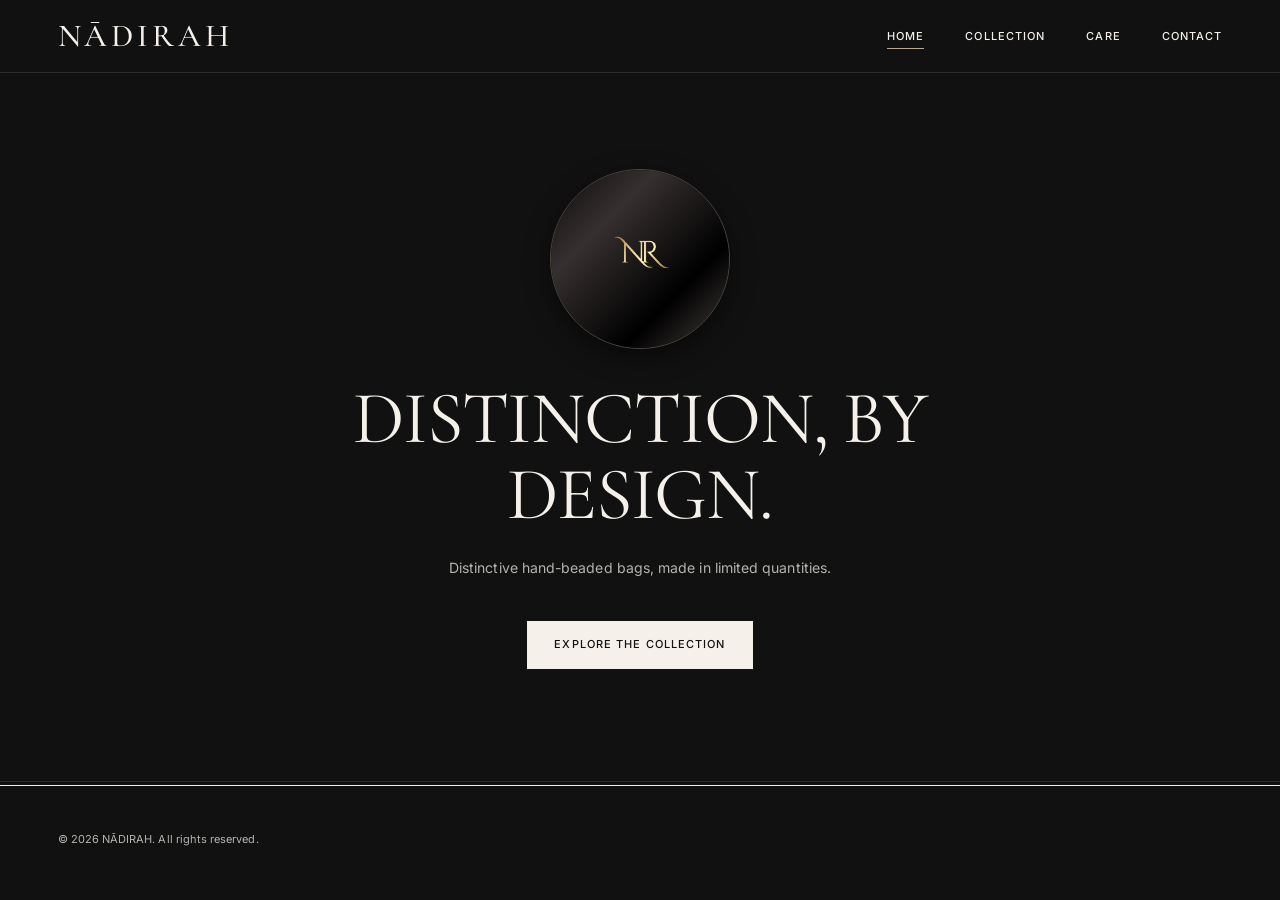
==== index.html @ dbf421f0 "Update index.html" ====
<!DOCTYPE html>
<html lang="en">
<head>
<meta charset="utf-8">
<meta name="viewport" content="width=device-width, initial-scale=1, viewport-fit=cover">
<title>NĀDIRAH — Rare, always.</title>
<meta name="description" content="NĀDIRAH creates distinctive hand-beaded bags in limited quantities. Numbered pieces, made with intention.">
<meta property="og:title" content="NĀDIRAH — Rare, always.">
<meta property="og:description" content="Distinctive hand-beaded bags, made in limited quantities.">
<meta property="og:type" content="website">
<meta name="theme-color" content="#111111">
<meta name="color-scheme" content="dark">
<link rel="preconnect" href="https://fonts.googleapis.com">
<link rel="preconnect" href="https://fonts.gstatic.com" crossorigin>
<link href="https://fonts.googleapis.com/css2?family=Cormorant+Garamond:wght@400;500&family=Inter:wght@400;500;600&display=swap" rel="stylesheet">
<style>
/* ==========================================================
   NĀDIRAH — TYPOGRAPHY & LUXURY DESIGN SYSTEM
   ========================================================== */
:root {
  /* Colour Palette */
  --black: #111111;
  --charcoal: #242424;
  --ivory: #F5F1EA;
  --champagne: #B9A88F;
  --ivory-soft: rgba(245, 241, 234, 0.72);
  --border-subtle: rgba(245, 241, 234, 0.12);

  /* Font Families */
  --font-serif: "Cormorant Garamond", Garamond, "Times New Roman", serif;
  --font-sans: Inter, -apple-system, BlinkMacSystemFont, "Segoe UI", Roboto, sans-serif;

  /* Typographic Scales */
  --type-wordmark: clamp(24px, 2.5vw, 32px);
  --type-hero: clamp(40px, 5.8vw, 84px);
  --type-h1: clamp(38px, 4.6vw, 68px);
  --type-h2: clamp(28px, 3.2vw, 44px);
  --type-h3: clamp(24px, 2.4vw, 32px);
  --type-price: clamp(16px, 1.4vw, 20px);
  --type-body: clamp(14px, 1.1vw, 16px);
  --type-spec: clamp(13px, 1vw, 14px);
  --type-meta: 11px;
  --type-btn: 11px;

  /* Line Heights */
  --lh-hero: 1.02;
  --lh-h1: 1.08;
  --lh-h2: 1.15;
  --lh-body: 1.72;
  --lh-ui: 1.35;
  --lh-meta: 1.45;

  /* Letter Spacing */
  --ls-wordmark: 0.12em;
  --ls-headline: -0.015em;
  --ls-nav: 0.10em;
  --ls-meta: 0.14em;
  --ls-btn: 0.10em;
  --ls-body: 0.005em;

  /* Spacing Rhythm */
  --space-unit: 4px;
  --section-pad: clamp(64px, 8vw, 128px);
  --gutter: clamp(20px, 4.5vw, 72px);
  --header-h: 72px;
  --ease: cubic-bezier(.22,.61,.36,1);

  color-scheme: dark;
  box-sizing: border-box;
  padding-top: env(safe-area-inset-top, 0px);
  padding-bottom: env(safe-area-inset-bottom, 0px);
}

*, *::before, *::after { box-sizing: inherit; }
html { scroll-padding-top: calc(env(safe-area-inset-top, 0px) + var(--header-h)); -webkit-text-size-adjust: 100%; }

body {
  margin: 0;
  background: var(--black);
  color: var(--ivory);
  font-family: var(--font-sans);
  font-size: var(--type-body);
  line-height: var(--lh-body);
  letter-spacing: var(--ls-body);
  -webkit-font-smoothing: antialiased;
  -moz-osx-font-smoothing: grayscale;
}

img { display: block; max-width: 100%; }
a { color: inherit; text-decoration: none; }
button { font: inherit; color: inherit; background: none; border: 0; padding: 0; cursor: pointer; }
h1, h2, h3, p, dl, dd, ul, figure { margin: 0; padding: 0; }
ul { list-style: none; }
:focus-visible { outline: 1px solid var(--ivory); outline-offset: 4px; }

.skip {
  position: absolute; left: -9999px; top: 0; background: var(--ivory); color: var(--black);
  padding: 12px 20px; z-index: 100; font-family: var(--font-sans); font-size: var(--type-btn);
  letter-spacing: var(--ls-btn); text-transform: uppercase; font-weight: 500;
}
.skip:focus { left: 16px; top: calc(env(safe-area-inset-top, 0px) + 16px); }

/* ---------- Typography Utilities ---------- */
.serif { font-family: var(--font-serif); font-weight: 400; }
.label {
  font-family: var(--font-sans);
  font-size: var(--type-meta);
  font-weight: 500;
  letter-spacing: var(--ls-meta);
  text-transform: uppercase;
  line-height: var(--lh-meta);
}
.label--soft { color: var(--ivory-soft); }
.display {
  font-family: var(--font-serif);
  font-size: var(--type-h1);
  font-weight: 400;
  line-height: var(--lh-h1);
  letter-spacing: var(--ls-headline);
}
.lede {
  font-family: var(--font-sans);
  font-size: var(--type-body);
  color: var(--ivory-soft);
  line-height: var(--lh-body);
  max-width: 38em;
}

/* ---------- Buttons & Interactive ---------- */
.btn {
  display: inline-flex; align-items: center; justify-content: center;
  min-height: 48px; padding: 0 2.4em;
  border: 1px solid var(--ivory);
  background: transparent;
  color: var(--ivory);
  font-family: var(--font-sans);
  font-size: var(--type-btn);
  font-weight: 500;
  letter-spacing: var(--ls-btn);
  text-transform: uppercase;
  transition: background-color .35s var(--ease), color .35s var(--ease), border-color .35s var(--ease);
}
.btn:hover { background: var(--charcoal); border-color: var(--champagne); color: var(--ivory); }
.btn--solid { background: var(--ivory); color: var(--black); border-color: var(--ivory); }
.btn--solid:hover { background: var(--champagne); border-color: var(--champagne); color: var(--black); }

.link {
  font-family: var(--font-sans);
  font-size: var(--type-btn);
  font-weight: 500;
  letter-spacing: var(--ls-nav);
  text-transform: uppercase;
  display: inline-block;
  padding: 6px 0;
  background: linear-gradient(var(--champagne), var(--champagne)) 0 100% / 100% 1px no-repeat;
  transition: background-size .4s var(--ease), color .3s;
}
.link:hover { background-size: 0 1px; color: var(--ivory-soft); }

/* ---------- Header ---------- */
.site-header {
  position: sticky; top: env(safe-area-inset-top, 0px); z-index: 30;
  background: var(--black);
  border-bottom: 1px solid var(--border-subtle);
}
.site-header__in {
  height: var(--header-h);
  padding: 0 var(--gutter);
  display: flex; align-items: center; justify-content: space-between;
}
.wordmark {
  font-family: var(--font-serif);
  font-weight: 500;
  font-size: var(--type-wordmark);
  letter-spacing: var(--ls-wordmark);
  padding: 8px 0;
  color: var(--ivory);
  line-height: 1;
}
.nav { display: none; gap: clamp(24px, 3.2vw, 44px); }
.nav a {
  font-family: var(--font-sans);
  font-size: var(--type-btn);
  font-weight: 500;
  letter-spacing: var(--ls-nav);
  text-transform: uppercase;
  padding: 10px 0;
  position: relative;
  color: var(--ivory);
}
.nav a::after {
  content: ""; position: absolute; left: 0; right: 100%; bottom: 6px;
  height: 1px; background: var(--champagne); transition: right .4s var(--ease);
}
.nav a:hover::after, .nav a[aria-current="page"]::after { right: 0; }
.menu-btn { width: 48px; height: 48px; margin-right: -12px; display: grid; place-items: center; }
.menu-btn span { display: block; width: 22px; height: 1px; background: var(--ivory); position: relative; }
.menu-btn span::before, .menu-btn span::after { content: ""; position: absolute; left: 0; width: 22px; height: 1px; background: var(--ivory); }
.menu-btn span::before { top: -6px; }
.menu-btn span::after { top: 6px; width: 15px; }
@media (min-width: 900px) { .nav { display: flex; } .menu-btn { display: none; } }

/* Drawer */
.drawer {
  position: fixed; inset: 0; z-index: 60; background: var(--black);
  padding: calc(env(safe-area-inset-top, 0px) + 14px) var(--gutter) calc(env(safe-area-inset-bottom, 0px) + 32px);
  display: flex; flex-direction: column;
  opacity: 0; visibility: hidden; transform: translateY(-8px);
  transition: opacity .4s var(--ease), transform .4s var(--ease), visibility 0s .4s;
}
.drawer.open { opacity: 1; visibility: visible; transform: none; }
.drawer__top { height: calc(var(--header-h) - 14px); display: flex; align-items: center; justify-content: space-between; }
.drawer__close { width: 48px; height: 48px; margin-right: -12px; position: relative; }
.drawer__close::before, .drawer__close::after { content: ""; position: absolute; left: 12px; top: 24px; width: 24px; height: 1px; background: var(--ivory); transform: rotate(45deg); }
.drawer__close::after { transform: rotate(-45deg); }
.drawer nav { margin-top: auto; margin-bottom: auto; display: flex; flex-direction: column; }
.drawer nav a { font-family: var(--font-serif); font-size: clamp(32px, 8vw, 48px); font-weight: 400; padding: 12px 0; color: var(--ivory); }
.drawer__foot { font-family: var(--font-sans); font-size: var(--type-meta); letter-spacing: var(--ls-meta); text-transform: uppercase; color: var(--ivory-soft); }

/* ---------- Layout & Structural Container ---------- */
main { outline: none; opacity: 0; transition: opacity .45s var(--ease); min-height: calc(100vh - var(--header-h) - 120px); }
main.in { opacity: 1; }
.wrap { padding: 0 var(--gutter); max-width: 1680px; margin: 0 auto; }
.page { padding-top: var(--section-pad); padding-bottom: var(--section-pad); }
.page__head { margin-bottom: clamp(48px, 6vw, 88px); }
.page__head .label { margin-bottom: 20px; display: block; }

/* Image Media & Placeholder */
.media {
  position: relative;
  width: 100%;
  background: var(--charcoal);
  overflow: hidden;
  border: 1px solid var(--border-subtle);
  aspect-ratio: 4 / 5;
}
.media img { width: 100%; height: 100%; object-fit: cover; opacity: 1; display: block; }
.ph {
  position: absolute; inset: 0; display: grid; place-items: center;
  text-align: center; padding: 24px; background: var(--charcoal);
}
.ph span { font-size: var(--type-meta); letter-spacing: var(--ls-meta); text-transform: uppercase; color: var(--ivory-soft); }
.ph::before { content: ""; position: absolute; left: 50%; top: calc(50% - 24px); width: 1px; height: 12px; background: var(--champagne); }
.r-45 { aspect-ratio: 4 / 5; }

/* ---------- Homepage Hero (Circular Luxury Logo Seal) ---------- */
.hero {
  min-height: calc(85svh - var(--header-h) - env(safe-area-inset-top, 0px));
  display: flex;
  flex-direction: column;
  justify-content: center;
  align-items: center;
  text-align: center;
  padding-top: clamp(48px, 8vw, 96px);
  padding-bottom: var(--section-pad);
}
.hero__text {
  display: flex;
  flex-direction: column;
  align-items: center;
  max-width: 50em;
}
.hero__logo {
  width: clamp(120px, 16vw, 180px);
  height: clamp(120px, 16vw, 180px);
  aspect-ratio: 1 / 1;
  border-radius: 50%;
  object-fit: cover;
  border: 1px solid rgba(185, 168, 143, 0.35);
  margin-bottom: 32px;
  user-select: none;
  box-shadow: 0 8px 24px rgba(0, 0, 0, 0.5);
}
.hero__name {
  font-family: var(--font-serif);
  font-weight: 400;
  font-size: var(--type-hero);
  line-height: var(--lh-hero);
  letter-spacing: var(--ls-headline);
  color: var(--ivory);
  margin-bottom: 24px;
}
.hero__sub {
  font-family: var(--font-sans);
  font-size: var(--type-body);
  color: var(--ivory-soft);
  line-height: var(--lh-body);
  max-width: 32em;
  margin-bottom: 40px;
}

/* ---------- Product Page (Desktop Gallery Scaled Up) ---------- */
.product {
  display: grid;
  gap: 40px;
  padding-top: 16px;
  padding-bottom: var(--section-pad);
}
.crumb { padding: 16px 0 24px; }

.gallery-wrap {
  width: 100%;
}
.gallery {
  display: flex;
  flex-direction: column;
  gap: 32px;
  width: 100%;
}
.g-item {
  display: block;
  width: 100%;
  cursor: zoom-in;
}
.g-item .media {
  width: 100%;
  min-height: 520px;
}
.g-item:hover .media img { transform: scale(1.02); }
.g-count { display: none; }

.info {
  max-width: 32rem;
  width: 100%;
}
.info__num { display: block; margin-bottom: 12px; color: var(--champagne); }
.info__name {
  font-family: var(--font-serif);
  font-weight: 400;
  font-size: var(--type-h2);
  line-height: var(--lh-h2);
  letter-spacing: var(--ls-headline);
  margin-bottom: 20px;
  color: var(--ivory);
}
.info__desc {
  font-family: var(--font-sans);
  font-size: var(--type-body);
  line-height: var(--lh-body);
  color: var(--ivory-soft);
  margin-bottom: 48px;
}

.details { border-top: 1px solid var(--border-subtle); margin-bottom: 48px; }
.details h2 {
  font-family: var(--font-serif);
  font-weight: 400;
  font-size: var(--type-h3);
  letter-spacing: normal;
  text-transform: none;
  margin: 32px 0 16px;
  color: var(--ivory);
}
.details__row {
  padding: 16px 0;
  border-bottom: 1px solid var(--border-subtle);
  display: grid;
  grid-template-columns: 8.5em 1fr;
  gap: 16px;
}
.details dt {
  font-family: var(--font-sans);
  font-size: var(--type-spec);
  font-weight: 500;
  color: var(--ivory);
}
.details dd {
  font-family: var(--font-sans);
  font-size: var(--type-spec);
  color: var(--ivory-soft);
  line-height: 1.6;
}

.buy__price {
  font-family: var(--font-sans);
  font-size: var(--type-price);
  font-weight: 500;
  margin-bottom: 24px;
  color: var(--ivory);
}
.buy .btn { min-width: 15rem; }
.buy__note { color: var(--ivory-soft); font-size: 13px; margin-top: 20px; max-width: 28em; line-height: 1.6; }
.buy__status { font-family: var(--font-serif); font-size: 1.4rem; color: var(--ivory-soft); margin-bottom: 24px; }

/* Grid breakpoint for desktop */
@media (min-width: 900px) {
  .product {
    grid-template-columns: repeat(12, 1fr);
    column-gap: var(--gutter);
    align-items: start;
  }
  .gallery-wrap { grid-column: 1 / span 7; }
  .info {
    grid-column: 9 / span 4;
    position: sticky;
    top: calc(var(--header-h) + env(safe-area-inset-top, 0px) + 32px);
    padding-top: 8px;
  }
  .crumb { grid-column: 1 / -1; }
}

/* Mobile gallery swipe */
@media (max-width: 899px) {
  .gallery {
    flex-direction: row;
    overflow-x: auto;
    scroll-snap-type: x mandatory;
    gap: 12px;
    margin: 0 calc(var(--gutter) * -1);
    padding: 0 var(--gutter);
    scrollbar-width: none;
    scroll-padding: 0 var(--gutter);
  }
  .gallery::-webkit-scrollbar { display: none; }
  .g-item { flex: 0 0 86%; scroll-snap-align: start; }
  .g-item .media { min-height: 0; aspect-ratio: 4 / 5; }
  .g-count { display: block; margin-top: -16px; }
  .info { padding-bottom: 96px; }
}

/* Sticky Claim Bar (Mobile) */
.claim-bar {
  position: fixed; left: 0; right: 0; bottom: 0; z-index: 40;
  background: var(--black); border-top: 1px solid var(--border-subtle);
  padding: 14px var(--gutter) calc(env(safe-area-inset-bottom, 0px) + 14px);
  display: flex; align-items: center; justify-content: space-between; gap: 16px;
  transform: translateY(110%); transition: transform .45s var(--ease);
}
.claim-bar.show { transform: none; }
.claim-bar__price { font-family: var(--font-sans); font-size: 16px; font-weight: 500; color: var(--ivory); }
.claim-bar .btn { padding: 0 1.8em; }
@media (min-width: 900px) { .claim-bar { display: none; } }

/* ---------- Lightbox Modal ---------- */
dialog.lb { border: 0; padding: 0; margin: 0; width: 100%; height: 100%; max-width: none; max-height: none; background: rgba(17,17,17,.96); color: var(--ivory); }
dialog.lb::backdrop { background: rgba(17,17,17,.96); }
.lb__stage { position: absolute; inset: 72px 64px 72px; display: grid; place-items: center; }
.lb__frame { position: relative; height: 100%; max-width: 100%; aspect-ratio: 4 / 5; background: var(--charcoal); border: 1px solid var(--border-subtle); }
.lb__frame img { width: 100%; height: 100%; object-fit: contain; }
.lb__frame .ph span { color: var(--ivory-soft); }
.lb__cap { position: absolute; left: 0; right: 0; bottom: calc(env(safe-area-inset-bottom, 0px) + 24px); text-align: center; color: var(--ivory); }
.lb button.ctl { position: absolute; width: 48px; height: 48px; color: var(--ivory); display: grid; place-items: center; font-size: 11px; letter-spacing: var(--ls-btn); }
.lb .ctl--close { top: calc(env(safe-area-inset-top, 0px) + 12px); right: 12px; }
.lb .ctl--prev { left: 8px; top: 50%; margin-top: -24px; }
.lb .ctl--next { right: 8px; top: 50%; margin-top: -24px; }
.lb .ctl svg { width: 22px; height: 22px; stroke: currentColor; fill: none; stroke-width: 1; }
.lb :focus-visible { outline-color: var(--ivory); }
@media (max-width: 600px) {
  .lb__stage { inset: 72px 12px 80px; }
  .lb .ctl--prev, .lb .ctl--next { top: auto; bottom: calc(env(safe-area-inset-bottom, 0px) + 12px); margin: 0; }
}

.status { font-size: var(--type-meta); font-weight: 500; letter-spacing: var(--ls-meta); text-transform: uppercase; white-space: nowrap; }
.status--available::before { content: ""; display: inline-block; width: 14px; height: 1px; background: var(--champagne); vertical-align: middle; margin-right: 10px; }
.status--sold, .status--soon { color: var(--ivory-soft); }

/* ---------- Editorial Text Pages (Care, Contact) ---------- */
.prose p + p { margin-top: 1.5em; }
.prose p { font-family: var(--font-sans); font-size: var(--type-body); line-height: var(--lh-body); color: var(--ivory-soft); max-width: 38em; }
.prose .label { margin-top: 2.8em; margin-bottom: 0.8em; display: block; color: var(--ivory); }
.split { display: grid; gap: 48px; }
@media (min-width: 900px) {
  .split { grid-template-columns: repeat(12, 1fr); column-gap: var(--gutter); }
  .split > .a { grid-column: 1 / span 4; }
  .split > .b { grid-column: 6 / span 7; }
}
.contact-list { margin-top: 48px; border-top: 1px solid var(--border-subtle); }
.contact-list a {
  display: flex; justify-content: space-between; align-items: baseline; gap: 20px;
  padding: 24px 0; border-bottom: 1px solid var(--border-subtle);
  transition: padding-left .4s var(--ease); flex-wrap: wrap;
}
.contact-list a:hover { padding-left: 12px; }
.contact-list .n { font-family: var(--font-serif); font-size: clamp(26px, 2.5vw, 36px); font-weight: 400; color: var(--ivory); }
.contact-list .v { font-family: var(--font-sans); color: var(--ivory-soft); font-size: 13px; }

/* ---------- Footer ---------- */
.site-footer {
  padding: 48px var(--gutter);
  border-top: 1px solid var(--border-subtle);
  max-width: 1680px; margin: 0 auto;
  background: var(--black);
}
.copy { font-family: var(--font-sans); font-size: var(--type-btn); color: var(--ivory-soft); letter-spacing: var(--ls-body); }

@media (prefers-reduced-motion: reduce) {
  *, *::before, *::after { transition-duration: .01ms !important; animation-duration: .01ms !important; }
  .media img { transform: none !important; }
}
</style>
</head>
<body data-tone="black">
<a class="skip" href="#main">Skip to content</a>

<header class="site-header">
  <div class="site-header__in">
    <a class="wordmark" href="#/" aria-label="NĀDIRAH — home">NĀDIRAH</a>
    <nav class="nav" aria-label="Primary" id="nav"></nav>
    <button class="menu-btn" id="menuBtn" aria-label="Open menu" aria-expanded="false" aria-controls="drawer"><span></span></button>
  </div>
</header>

<div class="drawer" id="drawer" role="dialog" aria-modal="true" aria-label="Menu" aria-hidden="true">
  <div class="drawer__top">
    <span class="wordmark">NĀDIRAH</span>
    <button class="drawer__close" id="drawerClose" aria-label="Close menu"></button>
  </div>
  <nav aria-label="Mobile" id="drawerNav"></nav>
  <p class="drawer__foot">Rare, always.</p>
</div>

<main id="main" tabindex="-1"></main>

<footer class="site-footer">
  <div class="copy">
    <span id="copy"></span>
  </div>
</footer>

<div class="claim-bar" id="claimBar" aria-hidden="true"></div>

<dialog class="lb" id="lb" aria-label="Image viewer">
  <button class="ctl ctl--close" id="lbClose" aria-label="Close image">
    <svg viewBox="0 0 24 24" aria-hidden="true"><path d="M5 5l14 14M19 5L5 19"/></svg>
  </button>
  <button class="ctl ctl--prev" id="lbPrev" aria-label="Previous image">
    <svg viewBox="0 0 24 24" aria-hidden="true"><path d="M15 4l-8 8 8 8"/></svg>
  </button>
  <button class="ctl ctl--next" id="lbNext" aria-label="Next image">
    <svg viewBox="0 0 24 24" aria-hidden="true"><path d="M9 4l8 8-8 8"/></svg>
  </button>
  <div class="lb__stage"><div class="lb__frame" id="lbFrame"></div></div>
  <p class="lb__cap label" id="lbCap" aria-live="polite"></p>
</dialog>

<script>
/* ==========================================================
   CONTENT & DATA
   ========================================================== */
const SITE = {
  name: "NĀDIRAH",
  logoImage: "./Your%20paragraph%20text%20(2).png",
  heroHeadline: "DISTINCTION, BY DESIGN.",
  heroIntro: "Distinctive hand-beaded bags, made in limited quantities.",
  currency: "₦",
  phone: "+234 8147850813",
  phoneLink: "tel:+2348147850813",
  email: "nadirah.collection@gmail.com",
  checkoutUrl: "https://selar.com/1001rts016",
  delivery: "Estimated delivery: 3–7 working days, depending on destination."
};

const DEFAULT_DESC = "Intricate beadwork meets effortless lightness, with two compartments designed for considered organisation.";
const DEFAULT_DETAILS = [
  ["Hand-beaded", "Individually crafted by hand."],
  ["Lightweight", "Designed to feel easy to carry."],
  ["Airy", "Open beadwork creates a light, breathable feel."],
  ["Two compartments", "Designed for effortless organisation."]
];

const VIEWS = ["Front View", "Back View", "Side View"];
const slots = () => VIEWS.map(v => ({ src: "", label: v, alt: v.toLowerCase() }));

/* status: AVAILABLE | SOLD | COMING SOON */
const PRODUCTS = [
  { piece: "01", edition: "05", collection: "I", name: "ALBA", price: 0, status: "SOLD",        description: DEFAULT_DESC, details: DEFAULT_DETAILS, images: slots() },
  { piece: "02", edition: "05", collection: "I", name: "ALBA", price: 0, status: "AVAILABLE",   description: DEFAULT_DESC, details: DEFAULT_DETAILS, images: slots() },
  { piece: "03", edition: "05", collection: "I", name: "ALBA", price: 0, status: "COMING SOON", description: DEFAULT_DESC, details: DEFAULT_DETAILS, images: slots() },
  { piece: "04", edition: "05", collection: "I", name: "ALBA", price: 0, status: "COMING SOON", description: DEFAULT_DESC, details: DEFAULT_DETAILS, images: slots() },
  { piece: "05", edition: "05", collection: "I", name: "ALBA", price: 0, status: "COMING SOON", description: DEFAULT_DESC, details: DEFAULT_DETAILS, images: slots() }
];

const NAV = [
  ["Home", "#/"],
  ["Collection", "#/collection"],
  ["Care", "#/care"],
  ["Contact", "#/contact"]
];

/* ---------- Helpers ---------- */
const $ = (s, r = document) => r.querySelector(s);
const price = p => p.price ? SITE.currency + Number(p.price).toLocaleString("en-NG") : SITE.currency + "XX,XXX";
const byPiece = n => PRODUCTS.find(p => p.piece === n || p.piece === "0" + parseInt(n, 10));
const pieceLabel = p => `EDITION 001 · PIECE ${p.piece} / ${p.edition} · ${p.status}`;
const claimUrl = () => SITE.checkoutUrl;

function media(img, cls, alt) {
  const ph = img && img.src ? "" : `<div class="ph" role="img" aria-label="Image placeholder: ${alt}"><span>${(img && img.label) || "Image"}</span></div>`;
  const tag = img && img.src ? `<img src="${img.src}" alt="${alt}">` : "";
  return `<div class="media ${cls}">${tag}${ph}</div>`;
}

/* ---------- Pages ---------- */
function home() {
  return `
  <section class="wrap hero" aria-label="Brand Introduction">
    <div class="hero__text">
      <img class="hero__logo" src="${SITE.logoImage}" alt="${SITE.name} Insignia">
      <h1 class="hero__name">${SITE.heroHeadline}</h1>
      <div class="hero__sub">
        <p>${SITE.heroIntro}</p>
      </div>
      <div><a class="btn btn--solid" href="#/collection">Explore the collection</a></div>
    </div>
  </section>`;
}

function piece(n) {
  const p = byPiece(n);
  if (!p) return notFound();
  const avail = p.status === "AVAILABLE";
  const gallery = p.images.map((img, i) => `
    <button class="g-item" data-i="${i}" aria-label="Enlarge image ${i + 1} of ${p.images.length}: ${img.label}">
      ${media(img, "r-45", `${p.name},${img.alt}`)}
    </button>`).join("");
  const details = p.details.map(d => `<div class="details__row"><dt>${d[0]}</dt><dd>${d[1]}</dd></div>`).join("");
  let buy;
  if (avail) {
    buy = `<div class="buy" id="buy">
      <p class="buy__price">${price(p)}</p>
      <a class="btn btn--solid" href="${claimUrl()}" target="_blank" rel="noopener">Claim this piece</a>
      <p class="buy__note">${SITE.delivery}</p>
    </div>`;
  } else if (p.status === "SOLD") {
    buy = `<div class="buy"><p class="buy__status">This piece has found its owner.</p><a class="link" href="#/">Back to home</a></div>`;
  } else {
    buy = `<div class="buy"><p class="buy__status">Coming soon.</p><a class="btn" href="mailto:${SITE.email}?subject=${encodeURIComponent("Enquiry: " + pieceLabel(p))}">Enquire</a></div>`;
  }
  return `
  <article class="wrap product" data-piece="${p.piece}">
    <div class="crumb"><a class="link" href="#/">← Home</a></div>
    <div class="gallery-wrap">
      <div class="gallery" id="gallery" role="group" aria-label="Product images">${gallery}</div>
      <p class="g-count label label--soft" id="gCount" aria-hidden="true">1 / ${p.images.length}</p>
    </div>
    <div class="info">
      <span class="label info__num">${pieceLabel(p)}</span>
      <h1 class="info__name">${p.name}</h1>
      <p class="info__desc">${p.description}</p>
      <div class="details">
        <h2>The Details</h2>
        <dl>${details}</dl>
      </div>
      ${buy}
    </div>
  </article>`;
}

function care() {
  return `
  <section class="wrap page">
    <div class="split">
      <h1 class="a display">Care</h1>
      <div class="b prose">
        <p>Each NĀDIRAH piece is individually hand-beaded and deserves gentle care.</p>
        <p>Avoid excessive moisture, perfumes, and rough surfaces that may snag the beadwork. When not in use, store your bag in its dust bag in a cool, dry place.</p>
        
        <span class="label">Complimentary Repairs</span>
        <p>For the first six months after purchase, NĀDIRAH offers complimentary repairs for eligible accidental damage to your bag's beadwork or structure.</p>
        <p>Each request is assessed individually. Repairs are subject to inspection, and damage caused by misuse, neglect, or unauthorised alterations may not be covered.</p>
        <p>To request a repair, contact us with your proof of purchase and photographs of the damage.</p>
      </div>
    </div>
  </section>`;
}

function contact() {
  return `
  <section class="wrap page">
    <div class="split">
      <div class="a"><h1 class="display">Contact</h1></div>
      <div class="b">
        <p class="lede">For purchases, product enquiries, or private orders, please contact NĀDIRAH through the channels below.</p>
        <div class="contact-list">
          <a href="${SITE.phoneLink}"><span class="n">CALL US</span><span class="v">${SITE.phone}</span></a>
          <a href="mailto:${SITE.email}"><span class="n">EMAIL</span><span class="v">${SITE.email}</span></a>
        </div>
      </div>
    </div>
  </section>`;
}

function notFound() {
  return `<section class="wrap page"><h1 class="display">Not found</h1><p class="lede" style="margin-top:24px">This page doesn't exist. <a class="link" href="#/">Back to home</a></p></section>`;
}

/* ---------- Router ---------- */
const main = $("#main");
let currentProduct = null;
let barObserver = null;

function route() {
  const parts = (location.hash.replace(/^#\/?/, "") || "").split("/");
  const r = parts[0] || "home";
  let html, title = SITE.name, current = "";
  currentProduct = null;

  switch (r) {
    case "":
    case "home":
      html = home();
      title = `${SITE.name} — Rare, always.`;
      current = "#/";
      break;
    case "collection": {
      const p = PRODUCTS.find(prod => prod.status === "AVAILABLE") || PRODUCTS[0];
      html = piece(p.piece);
      currentProduct = p;
      title = `${p.name}, ${pieceLabel(p)} — ${SITE.name}`;
      current = "#/collection";
      break;
    }
    case "piece": {
      const p = byPiece(parts[1]);
      html = piece(parts[1]);
      if (p) {
        currentProduct = p;
        title = `${p.name}, ${pieceLabel(p)} — ${SITE.name}`;
      }
      current = "#/collection";
      break;
    }
    case "care":
      html = care();
      title = `Care — ${SITE.name}`;
      current = "#/care";
      break;
    case "contact":
      html = contact();
      title = `Contact — ${SITE.name}`;
      current = "#/contact";
      break;
    default:
      html = notFound();
      title = `Not found — ${SITE.name}`;
  }

  main.classList.remove("in");
  setTimeout(() => {
    main.innerHTML = html;
    document.title = title;
    document.body.dataset.tone = "black";
    document.querySelectorAll("#nav a").forEach(a => {
      if (a.getAttribute("href") === current) a.setAttribute("aria-current", "page");
      else a.removeAttribute("aria-current");
    });
    window.scrollTo(0, 0);
    closeDrawer(true);
    setupPiece();
    requestAnimationFrame(() => { main.classList.add("in"); });
    main.focus({ preventScroll: true });
  }, main.innerHTML ? 180 : 0);
}

/* ---------- Product Interactions ---------- */
function setupPiece() {
  const bar = $("#claimBar");
  if (barObserver) { barObserver.disconnect(); barObserver = null; }
  bar.classList.remove("show"); bar.setAttribute("aria-hidden", "true"); bar.innerHTML = "";
  if (!currentProduct) return;
  const p = currentProduct;

  const g = $("#gallery");
  if (g) {
    g.addEventListener("click", e => {
      const b = e.target.closest(".g-item");
      if (b) openLb(+b.dataset.i);
    });
    const counter = $("#gCount");
    g.addEventListener("scroll", () => {
      const first = g.firstElementChild;
      if (!first) return;
      const i = Math.round(g.scrollLeft / (first.offsetWidth + 12));
      counter.textContent = `${Math.min(i + 1, p.images.length)} / ${p.images.length}`;
    }, { passive: true });
  }

  if (p.status === "AVAILABLE") {
    bar.innerHTML = `<span class="claim-bar__price">${price(p)}</span><a class="btn btn--solid" href="${claimUrl()}" target="_blank" rel="noopener">Claim this piece</a>`;
    const target = $("#buy");
    if (target && "IntersectionObserver" in window) {
      barObserver = new IntersectionObserver(([e]) => {
        const show = !e.isIntersecting;
        bar.classList.toggle("show", show);
        bar.setAttribute("aria-hidden", show ? "false" : "true");
      }, { threshold: 0 });
      barObserver.observe(target);
    }
  }
}

/* ---------- Lightbox ---------- */
const lb = $("#lb");
let lbIndex = 0, lbTrigger = null;
function renderLb() {
  const p = currentProduct; if (!p) return;
  const img = p.images[lbIndex];
  $("#lbFrame").innerHTML = img.src
    ? `<img src="${img.src}" alt="${p.name}, ${img.alt}">`
    : `<div class="ph" role="img" aria-label="Image placeholder: ${img.label}"><span>${img.label}</span></div>`;
  $("#lbCap").textContent = `${img.label} · ${lbIndex + 1} / ${p.images.length}`;
}
function openLb(i) {
  lbIndex = i; lbTrigger = document.activeElement; renderLb();
  if (!lb.open) lb.showModal();
}
function stepLb(d) { const n = currentProduct.images.length; lbIndex = (lbIndex + d + n) % n; renderLb(); }
$("#lbClose").addEventListener("click", () => lb.close());
$("#lbPrev").addEventListener("click", () => stepLb(-1));
$("#lbNext").addEventListener("click", () => stepLb(1));
lb.addEventListener("close", () => { if (lbTrigger) lbTrigger.focus(); });
lb.addEventListener("click", e => { if (e.target === lb) lb.close(); });
lb.addEventListener("keydown", e => {
  if (e.key === "ArrowLeft") stepLb(-1);
  if (e.key === "ArrowRight") stepLb(1);
});

/* ---------- Drawer ---------- */
const drawer = $("#drawer"), menuBtn = $("#menuBtn");
function openDrawer() {
  drawer.classList.add("open"); drawer.setAttribute("aria-hidden", "false");
  menuBtn.setAttribute("aria-expanded", "true");
  document.body.style.overflow = "hidden";
  $("#drawerClose").focus();
}
function closeDrawer(silent) {
  if (!drawer.classList.contains("open")) return;
  drawer.classList.remove("open"); drawer.setAttribute("aria-hidden", "true");
  menuBtn.setAttribute("aria-expanded", "false");
  document.body.style.overflow = "";
  if (!silent) menuBtn.focus();
}
menuBtn.addEventListener("click", openDrawer);
$("#drawerClose").addEventListener("click", () => closeDrawer());
document.addEventListener("keydown", e => { if (e.key === "Escape") closeDrawer(); });
drawer.addEventListener("click", e => { if (e.target.closest("a")) closeDrawer(true); });

/* ---------- Boot ---------- */
const navHtml = (list) => list.map(([t, h]) => `<a href="${h}">${t}</a>`).join("");
$("#nav").innerHTML = navHtml(NAV);
$("#drawerNav").innerHTML = navHtml(NAV);
$("#copy").textContent = `© ${new Date().getFullYear()} ${SITE.name}. All rights reserved.`;
window.addEventListener("hashchange", route);
route();
</script>
</body>
</html>
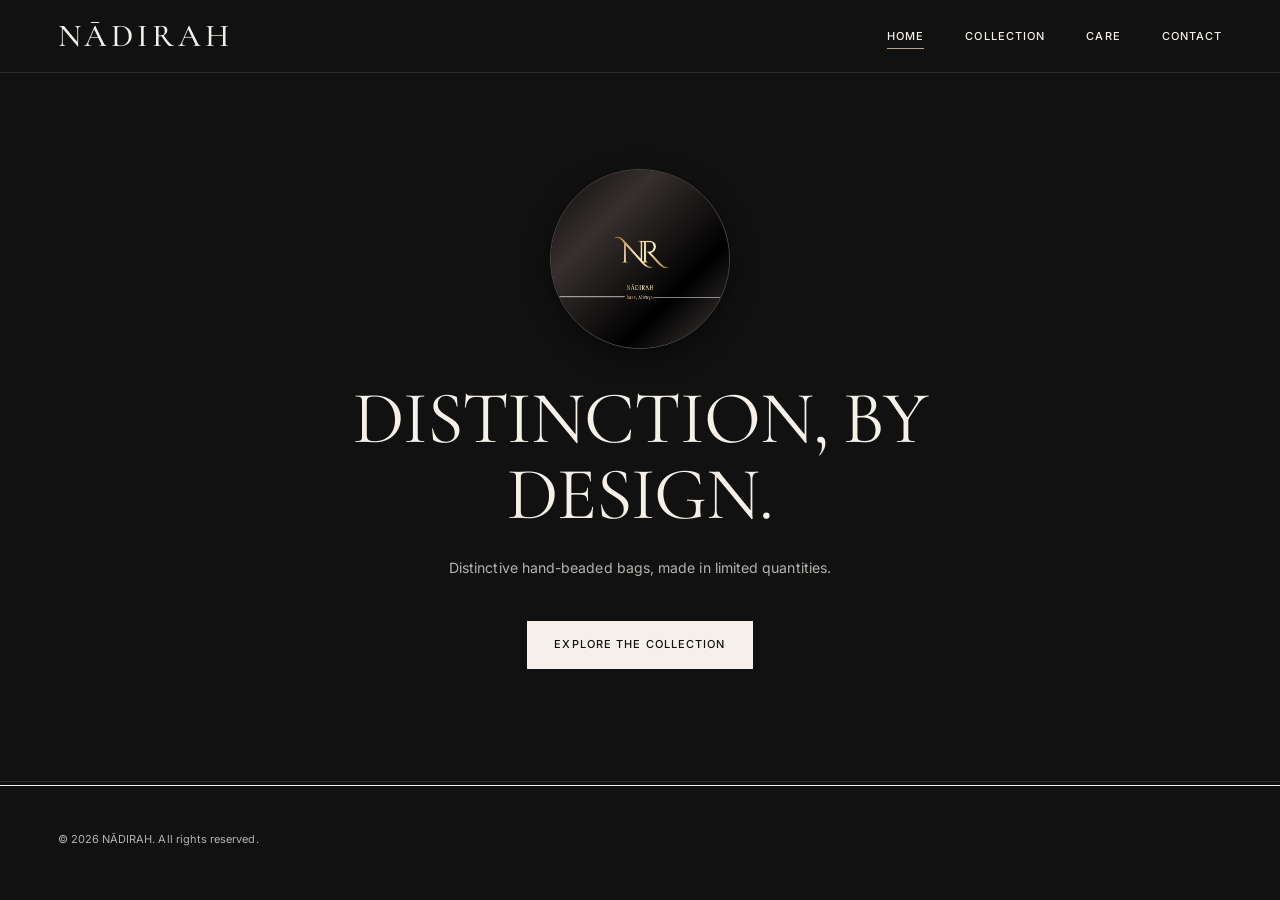
==== commit 184cb711: "Update index.html" ====
--- a/index.html
+++ b/index.html
@@ -539,7 +539,7 @@
    ========================================================== */
 const SITE = {
   name: "NĀDIRAH",
-  logoImage: "./Your%20paragraph%20text%20(2).png",
+  logoImage: "./Your%20paragraph%20text%20(3).png",
   heroHeadline: "DISTINCTION, BY DESIGN.",
   heroIntro: "Distinctive hand-beaded bags, made in limited quantities.",
   currency: "₦",
@@ -558,16 +558,19 @@
   ["Two compartments", "Designed for effortless organisation."]
 ];
 
-const VIEWS = ["Front View", "Back View", "Side View"];
-const slots = () => VIEWS.map(v => ({ src: "", label: v, alt: v.toLowerCase() }));
+/* 2 Product Views: Open and Closed */
+const productImages = () => [
+  { src: "./Floating%20Silver%20Beaded%20Handbag%20(1).png", label: "Open View", alt: "open view showing interior compartments" },
+  { src: "./Floating%20Silver%20Beaded%20Handbag.png", label: "Closed View", alt: "closed view of the bag silhouette" }
+];
 
 /* status: AVAILABLE | SOLD | COMING SOON */
 const PRODUCTS = [
-  { piece: "01", edition: "05", collection: "I", name: "ALBA", price: 0, status: "SOLD",        description: DEFAULT_DESC, details: DEFAULT_DETAILS, images: slots() },
-  { piece: "02", edition: "05", collection: "I", name: "ALBA", price: 0, status: "AVAILABLE",   description: DEFAULT_DESC, details: DEFAULT_DETAILS, images: slots() },
-  { piece: "03", edition: "05", collection: "I", name: "ALBA", price: 0, status: "COMING SOON", description: DEFAULT_DESC, details: DEFAULT_DETAILS, images: slots() },
-  { piece: "04", edition: "05", collection: "I", name: "ALBA", price: 0, status: "COMING SOON", description: DEFAULT_DESC, details: DEFAULT_DETAILS, images: slots() },
-  { piece: "05", edition: "05", collection: "I", name: "ALBA", price: 0, status: "COMING SOON", description: DEFAULT_DESC, details: DEFAULT_DETAILS, images: slots() }
+  { piece: "01", edition: "05", collection: "I", name: "ALBA", price: 0, status: "SOLD",        description: DEFAULT_DESC, details: DEFAULT_DETAILS, images: productImages() },
+  { piece: "02", edition: "05", collection: "I", name: "ALBA", price: 0, status: "AVAILABLE",   description: DEFAULT_DESC, details: DEFAULT_DETAILS, images: productImages() },
+  { piece: "03", edition: "05", collection: "I", name: "ALBA", price: 0, status: "COMING SOON", description: DEFAULT_DESC, details: DEFAULT_DETAILS, images: productImages() },
+  { piece: "04", edition: "05", collection: "I", name: "ALBA", price: 0, status: "COMING SOON", description: DEFAULT_DESC, details: DEFAULT_DETAILS, images: productImages() },
+  { piece: "05", edition: "05", collection: "I", name: "ALBA", price: 0, status: "COMING SOON", description: DEFAULT_DESC, details: DEFAULT_DETAILS, images: productImages() }
 ];
 
 const NAV = [
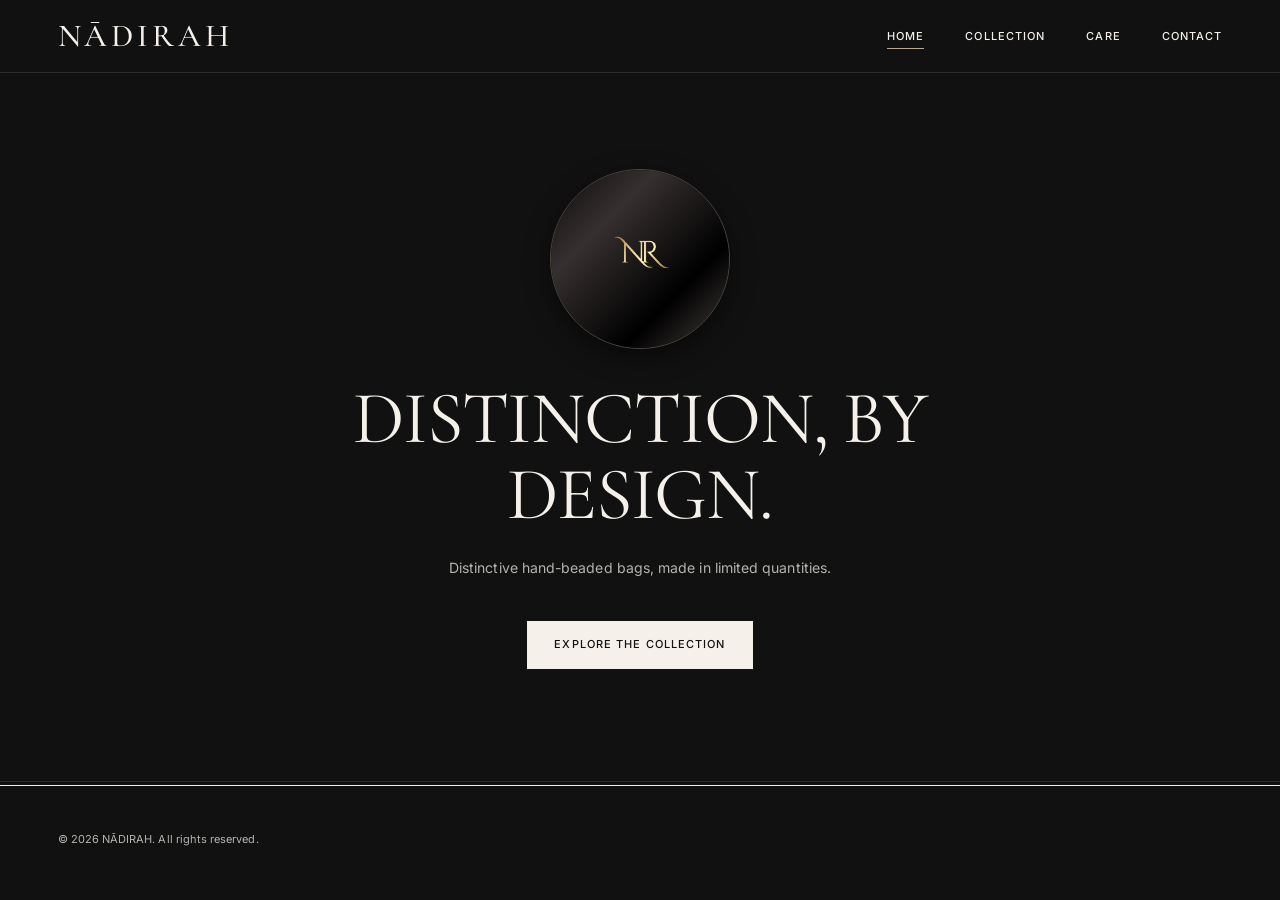
==== commit 808199d6: "Update index.html" ====
--- a/index.html
+++ b/index.html
@@ -371,13 +371,6 @@
   line-height: 1.6;
 }
 
-.buy__price {
-  font-family: var(--font-sans);
-  font-size: var(--type-price);
-  font-weight: 500;
-  margin-bottom: 24px;
-  color: var(--ivory);
-}
 .buy .btn { min-width: 15rem; }
 .buy__note { color: var(--ivory-soft); font-size: 13px; margin-top: 20px; max-width: 28em; line-height: 1.6; }
 .buy__status { font-family: var(--font-serif); font-size: 1.4rem; color: var(--ivory-soft); margin-bottom: 24px; }
@@ -423,12 +416,11 @@
   position: fixed; left: 0; right: 0; bottom: 0; z-index: 40;
   background: var(--black); border-top: 1px solid var(--border-subtle);
   padding: 14px var(--gutter) calc(env(safe-area-inset-bottom, 0px) + 14px);
-  display: flex; align-items: center; justify-content: space-between; gap: 16px;
+  display: flex; align-items: center; justify-content: center;
   transform: translateY(110%); transition: transform .45s var(--ease);
 }
 .claim-bar.show { transform: none; }
-.claim-bar__price { font-family: var(--font-sans); font-size: 16px; font-weight: 500; color: var(--ivory); }
-.claim-bar .btn { padding: 0 1.8em; }
+.claim-bar .btn { width: 100%; }
 @media (min-width: 900px) { .claim-bar { display: none; } }
 
 /* ---------- Lightbox Modal ---------- */
@@ -456,7 +448,7 @@
 
 /* ---------- Editorial Text Pages (Care, Contact) ---------- */
 .prose p + p { margin-top: 1.5em; }
-.prose p { font-family: var(--font-sans); font-size: var(--type-body); line-height: var(--lh-body); color: var(--ivory-soft); max-width: 38em; }
+.prose p { font-family: var(--sans); font-size: var(--type-body); line-height: var(--lh-body); color: var(--ivory-soft); max-width: 38em; }
 .prose .label { margin-top: 2.8em; margin-bottom: 0.8em; display: block; color: var(--ivory); }
 .split { display: grid; gap: 48px; }
 @media (min-width: 900px) {
@@ -539,15 +531,14 @@
    ========================================================== */
 const SITE = {
   name: "NĀDIRAH",
-  logoImage: "./Your%20paragraph%20text%20(3).png",
+  logoImage: "./Your%20paragraph%20text%20(2).png",
   heroHeadline: "DISTINCTION, BY DESIGN.",
   heroIntro: "Distinctive hand-beaded bags, made in limited quantities.",
-  currency: "₦",
   phone: "+234 8147850813",
   phoneLink: "tel:+2348147850813",
   email: "nadirah.collection@gmail.com",
   checkoutUrl: "https://selar.com/1001rts016",
-  delivery: "Estimated delivery: 3–7 working days, depending on destination."
+  delivery: "Estimated delivery: 3–7 working days, depending on destination. Shipping fees are charged separately."
 };
 
 const DEFAULT_DESC = "Intricate beadwork meets effortless lightness, with two compartments designed for considered organisation.";
@@ -558,19 +549,19 @@
   ["Two compartments", "Designed for effortless organisation."]
 ];
 
-/* 2 Product Views: Open and Closed */
+/* 2 Product Views: Closed View first, followed by Open View */
 const productImages = () => [
-  { src: "./Floating%20Silver%20Beaded%20Handbag%20(1).png", label: "Open View", alt: "open view showing interior compartments" },
-  { src: "./Floating%20Silver%20Beaded%20Handbag.png", label: "Closed View", alt: "closed view of the bag silhouette" }
+  { src: "./Floating%20Silver%20Beaded%20Handbag.png", label: "Closed View", alt: "closed view of the bag silhouette" },
+  { src: "./Floating%20Silver%20Beaded%20Handbag%20(1).png", label: "Open View", alt: "open view showing interior compartments" }
 ];
 
 /* status: AVAILABLE | SOLD | COMING SOON */
 const PRODUCTS = [
-  { piece: "01", edition: "05", collection: "I", name: "ALBA", price: 0, status: "SOLD",        description: DEFAULT_DESC, details: DEFAULT_DETAILS, images: productImages() },
-  { piece: "02", edition: "05", collection: "I", name: "ALBA", price: 0, status: "AVAILABLE",   description: DEFAULT_DESC, details: DEFAULT_DETAILS, images: productImages() },
-  { piece: "03", edition: "05", collection: "I", name: "ALBA", price: 0, status: "COMING SOON", description: DEFAULT_DESC, details: DEFAULT_DETAILS, images: productImages() },
-  { piece: "04", edition: "05", collection: "I", name: "ALBA", price: 0, status: "COMING SOON", description: DEFAULT_DESC, details: DEFAULT_DETAILS, images: productImages() },
-  { piece: "05", edition: "05", collection: "I", name: "ALBA", price: 0, status: "COMING SOON", description: DEFAULT_DESC, details: DEFAULT_DETAILS, images: productImages() }
+  { piece: "01", edition: "05", collection: "I", name: "ALBA", status: "SOLD",        description: DEFAULT_DESC, details: DEFAULT_DETAILS, images: productImages() },
+  { piece: "02", edition: "05", collection: "I", name: "ALBA", status: "AVAILABLE",   description: DEFAULT_DESC, details: DEFAULT_DETAILS, images: productImages() },
+  { piece: "03", edition: "05", collection: "I", name: "ALBA", status: "COMING SOON", description: DEFAULT_DESC, details: DEFAULT_DETAILS, images: productImages() },
+  { piece: "04", edition: "05", collection: "I", name: "ALBA", status: "COMING SOON", description: DEFAULT_DESC, details: DEFAULT_DETAILS, images: productImages() },
+  { piece: "05", edition: "05", collection: "I", name: "ALBA", status: "COMING SOON", description: DEFAULT_DESC, details: DEFAULT_DETAILS, images: productImages() }
 ];
 
 const NAV = [
@@ -582,7 +573,6 @@
 
 /* ---------- Helpers ---------- */
 const $ = (s, r = document) => r.querySelector(s);
-const price = p => p.price ? SITE.currency + Number(p.price).toLocaleString("en-NG") : SITE.currency + "XX,XXX";
 const byPiece = n => PRODUCTS.find(p => p.piece === n || p.piece === "0" + parseInt(n, 10));
 const pieceLabel = p => `EDITION 001 · PIECE ${p.piece} / ${p.edition} · ${p.status}`;
 const claimUrl = () => SITE.checkoutUrl;
@@ -620,7 +610,6 @@
   let buy;
   if (avail) {
     buy = `<div class="buy" id="buy">
-      <p class="buy__price">${price(p)}</p>
       <a class="btn btn--solid" href="${claimUrl()}" target="_blank" rel="noopener">Claim this piece</a>
       <p class="buy__note">${SITE.delivery}</p>
     </div>`;
@@ -779,7 +768,7 @@
   }
 
   if (p.status === "AVAILABLE") {
-    bar.innerHTML = `<span class="claim-bar__price">${price(p)}</span><a class="btn btn--solid" href="${claimUrl()}" target="_blank" rel="noopener">Claim this piece</a>`;
+    bar.innerHTML = `<a class="btn btn--solid" href="${claimUrl()}" target="_blank" rel="noopener">Claim this piece</a>`;
     const target = $("#buy");
     if (target && "IntersectionObserver" in window) {
       barObserver = new IntersectionObserver(([e]) => {
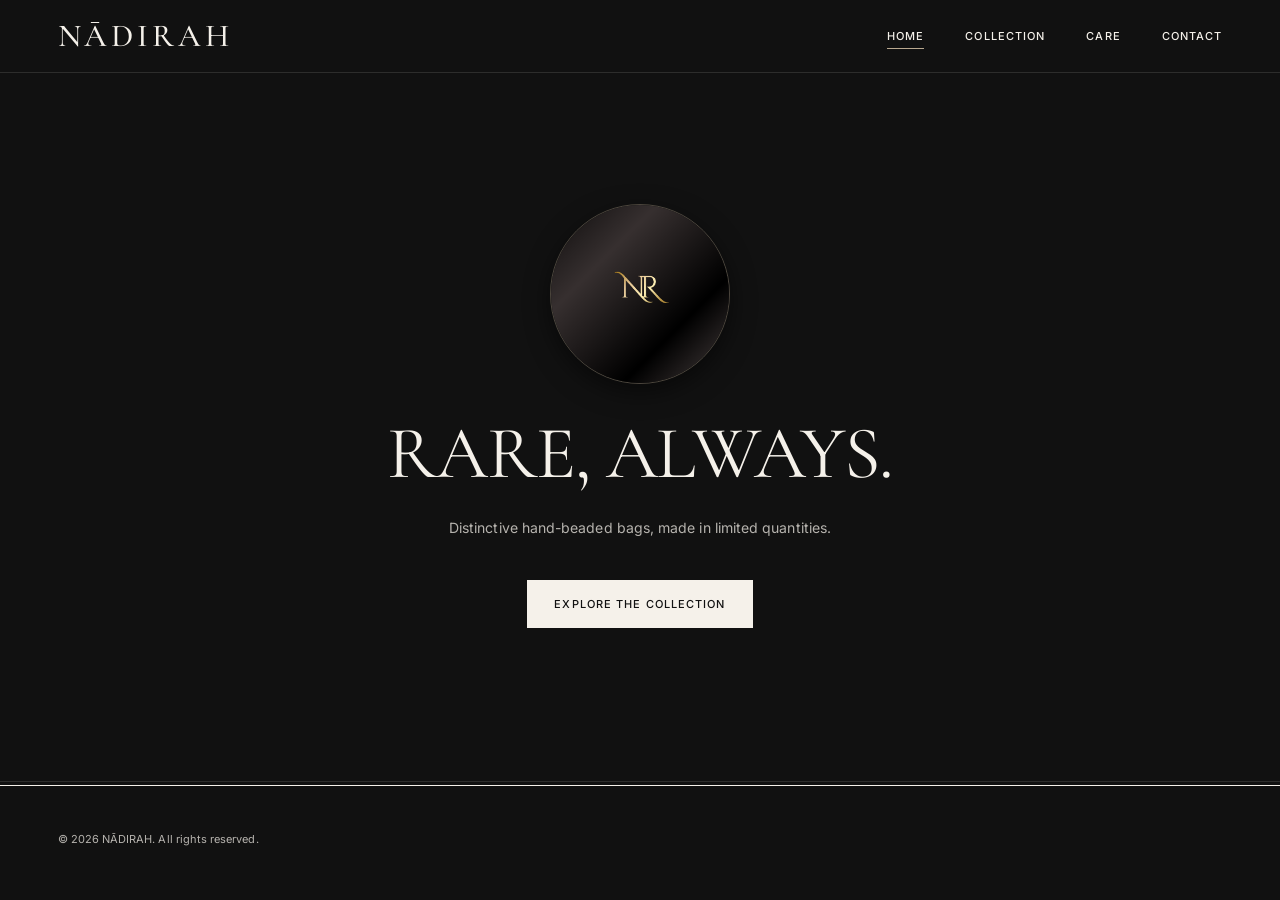
==== commit 8932ca3c: "Update index.html" ====
--- a/index.html
+++ b/index.html
@@ -464,7 +464,7 @@
 }
 .contact-list a:hover { padding-left: 12px; }
 .contact-list .n { font-family: var(--font-serif); font-size: clamp(26px, 2.5vw, 36px); font-weight: 400; color: var(--ivory); }
-.contact-list .v { font-family: var(--font-sans); color: var(--ivory-soft); font-size: 13px; }
+.contact-list .v { font-family: var(--sans); color: var(--ivory-soft); font-size: 13px; }
 
 /* ---------- Footer ---------- */
 .site-footer {
@@ -473,7 +473,7 @@
   max-width: 1680px; margin: 0 auto;
   background: var(--black);
 }
-.copy { font-family: var(--font-sans); font-size: var(--type-btn); color: var(--ivory-soft); letter-spacing: var(--ls-body); }
+.copy { font-family: var(--sans); font-size: var(--type-btn); color: var(--ivory-soft); letter-spacing: var(--ls-body); }
 
 @media (prefers-reduced-motion: reduce) {
   *, *::before, *::after { transition-duration: .01ms !important; animation-duration: .01ms !important; }
@@ -532,7 +532,7 @@
 const SITE = {
   name: "NĀDIRAH",
   logoImage: "./Your%20paragraph%20text%20(2).png",
-  heroHeadline: "DISTINCTION, BY DESIGN.",
+  heroHeadline: "RARE, ALWAYS.",
   heroIntro: "Distinctive hand-beaded bags, made in limited quantities.",
   phone: "+234 8147850813",
   phoneLink: "tel:+2348147850813",
